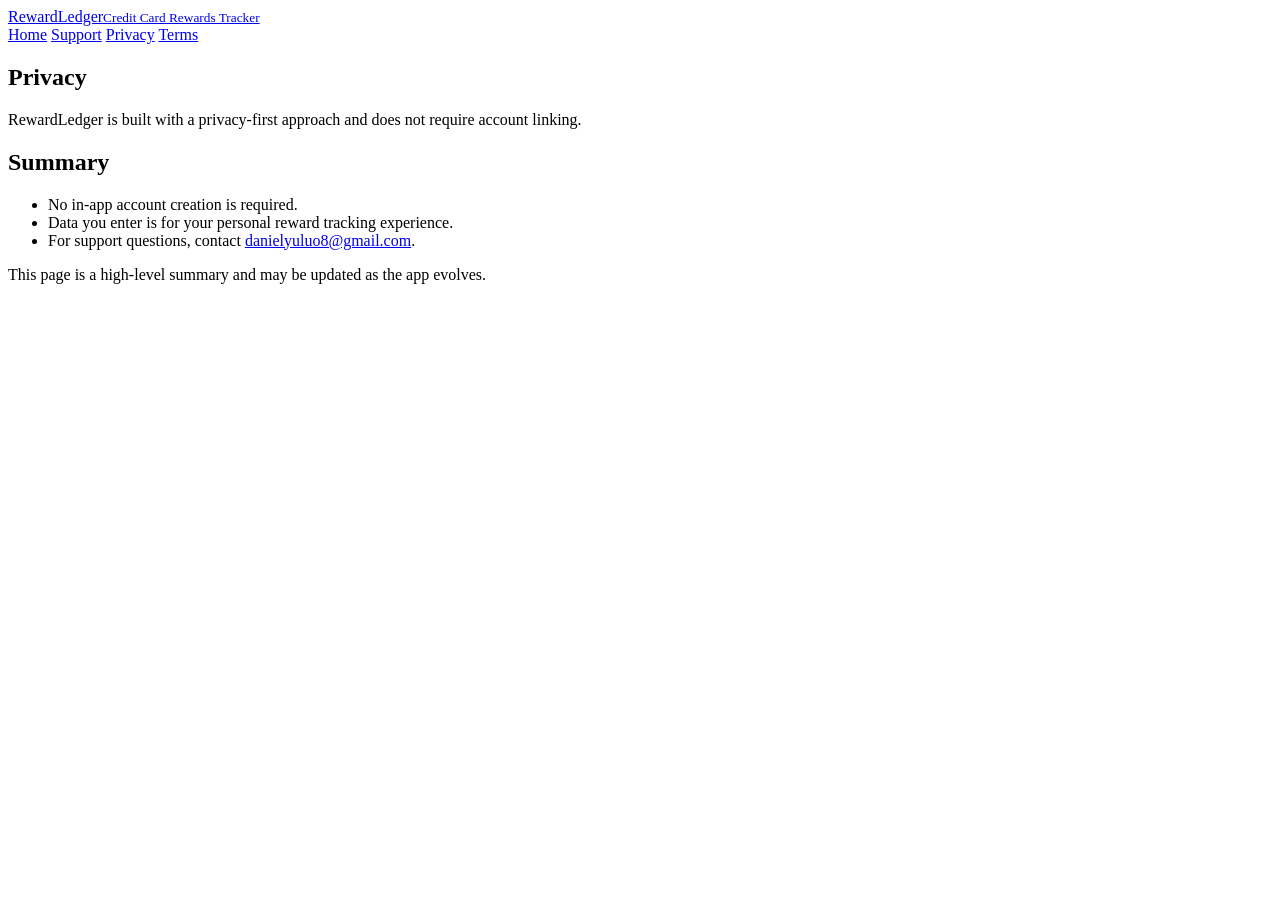
==== privacy/index.html @ e8fe77f0 "Set up quick site" ====
<!doctype html>
<html lang="en">
<head>
  <meta charset="utf-8" />
  <meta name="viewport" content="width=device-width, initial-scale=1" />
  <title>RewardLedger Privacy</title>
  <link rel="stylesheet" href="/RewardLedger-Marketing/assets/styles.css" />
</head>
<body>
  <main class="site">
    <header class="nav">
      <a class="brand" href="/RewardLedger-Marketing/">RewardLedger<small>Credit Card Rewards Tracker</small></a>
      <nav class="nav-links" aria-label="Primary">
        <a href="/RewardLedger-Marketing/">Home</a>
        <a href="/RewardLedger-Marketing/support/">Support</a>
        <a class="active" href="/RewardLedger-Marketing/privacy/">Privacy</a>
        <a href="/RewardLedger-Marketing/terms/">Terms</a>
      </nav>
    </header>

    <section class="hero">
      <h1>Privacy</h1>
      <p>RewardLedger is built with a privacy-first approach and does not require account linking.</p>
    </section>

    <section class="content">
      <h2>Summary</h2>
      <ul>
        <li>No in-app account creation is required.</li>
        <li>Data you enter is for your personal reward tracking experience.</li>
        <li>For support questions, contact <a class="inline" href="mailto:danielyuluo8@gmail.com">danielyuluo8@gmail.com</a>.</li>
      </ul>
      <p>This page is a high-level summary and may be updated as the app evolves.</p>
    </section>
  </main>
</body>
</html>
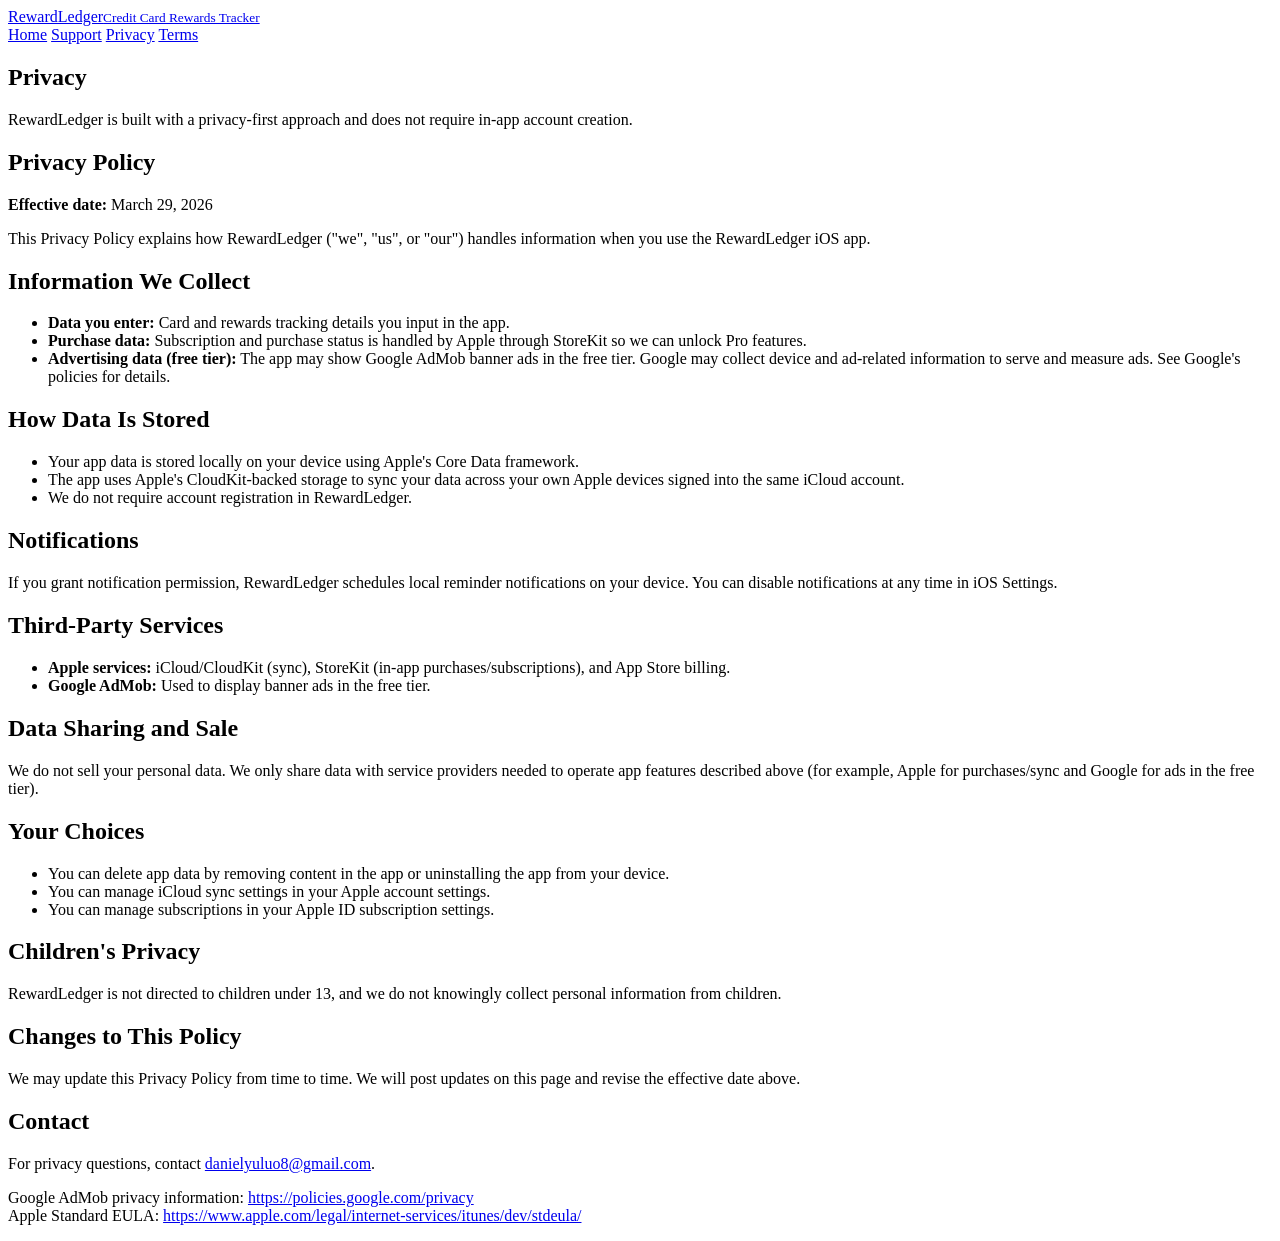
==== commit 16baf76b: "Update privacy policy for App Store compliance" ====
--- a/privacy/index.html
+++ b/privacy/index.html
@@ -20,17 +20,71 @@
 
     <section class="hero">
       <h1>Privacy</h1>
-      <p>RewardLedger is built with a privacy-first approach and does not require account linking.</p>
+      <p>RewardLedger is built with a privacy-first approach and does not require in-app account creation.</p>
     </section>
 
     <section class="content">
-      <h2>Summary</h2>
+      <h2>Privacy Policy</h2>
+      <p><strong>Effective date:</strong> March 29, 2026</p>
+      <p>
+        This Privacy Policy explains how RewardLedger ("we", "us", or "our") handles information when you use the RewardLedger iOS app.
+      </p>
+
+      <h2>Information We Collect</h2>
       <ul>
-        <li>No in-app account creation is required.</li>
-        <li>Data you enter is for your personal reward tracking experience.</li>
-        <li>For support questions, contact <a class="inline" href="mailto:danielyuluo8@gmail.com">danielyuluo8@gmail.com</a>.</li>
+        <li><strong>Data you enter:</strong> Card and rewards tracking details you input in the app.</li>
+        <li><strong>Purchase data:</strong> Subscription and purchase status is handled by Apple through StoreKit so we can unlock Pro features.</li>
+        <li><strong>Advertising data (free tier):</strong> The app may show Google AdMob banner ads in the free tier. Google may collect device and ad-related information to serve and measure ads. See Google's policies for details.</li>
       </ul>
-      <p>This page is a high-level summary and may be updated as the app evolves.</p>
+
+      <h2>How Data Is Stored</h2>
+      <ul>
+        <li>Your app data is stored locally on your device using Apple's Core Data framework.</li>
+        <li>The app uses Apple's CloudKit-backed storage to sync your data across your own Apple devices signed into the same iCloud account.</li>
+        <li>We do not require account registration in RewardLedger.</li>
+      </ul>
+
+      <h2>Notifications</h2>
+      <p>
+        If you grant notification permission, RewardLedger schedules local reminder notifications on your device. You can disable notifications at any time in iOS Settings.
+      </p>
+
+      <h2>Third-Party Services</h2>
+      <ul>
+        <li><strong>Apple services:</strong> iCloud/CloudKit (sync), StoreKit (in-app purchases/subscriptions), and App Store billing.</li>
+        <li><strong>Google AdMob:</strong> Used to display banner ads in the free tier.</li>
+      </ul>
+
+      <h2>Data Sharing and Sale</h2>
+      <p>
+        We do not sell your personal data. We only share data with service providers needed to operate app features described above (for example, Apple for purchases/sync and Google for ads in the free tier).
+      </p>
+
+      <h2>Your Choices</h2>
+      <ul>
+        <li>You can delete app data by removing content in the app or uninstalling the app from your device.</li>
+        <li>You can manage iCloud sync settings in your Apple account settings.</li>
+        <li>You can manage subscriptions in your Apple ID subscription settings.</li>
+      </ul>
+
+      <h2>Children's Privacy</h2>
+      <p>
+        RewardLedger is not directed to children under 13, and we do not knowingly collect personal information from children.
+      </p>
+
+      <h2>Changes to This Policy</h2>
+      <p>
+        We may update this Privacy Policy from time to time. We will post updates on this page and revise the effective date above.
+      </p>
+
+      <h2>Contact</h2>
+      <p>
+        For privacy questions, contact <a class="inline" href="mailto:danielyuluo8@gmail.com">danielyuluo8@gmail.com</a>.
+      </p>
+      <p>
+        Google AdMob privacy information: <a class="inline" href="https://policies.google.com/privacy">https://policies.google.com/privacy</a><br />
+        Apple Standard EULA: <a class="inline" href="https://www.apple.com/legal/internet-services/itunes/dev/stdeula/">https://www.apple.com/legal/internet-services/itunes/dev/stdeula/</a>
+      </p>
     </section>
   </main>
 </body>
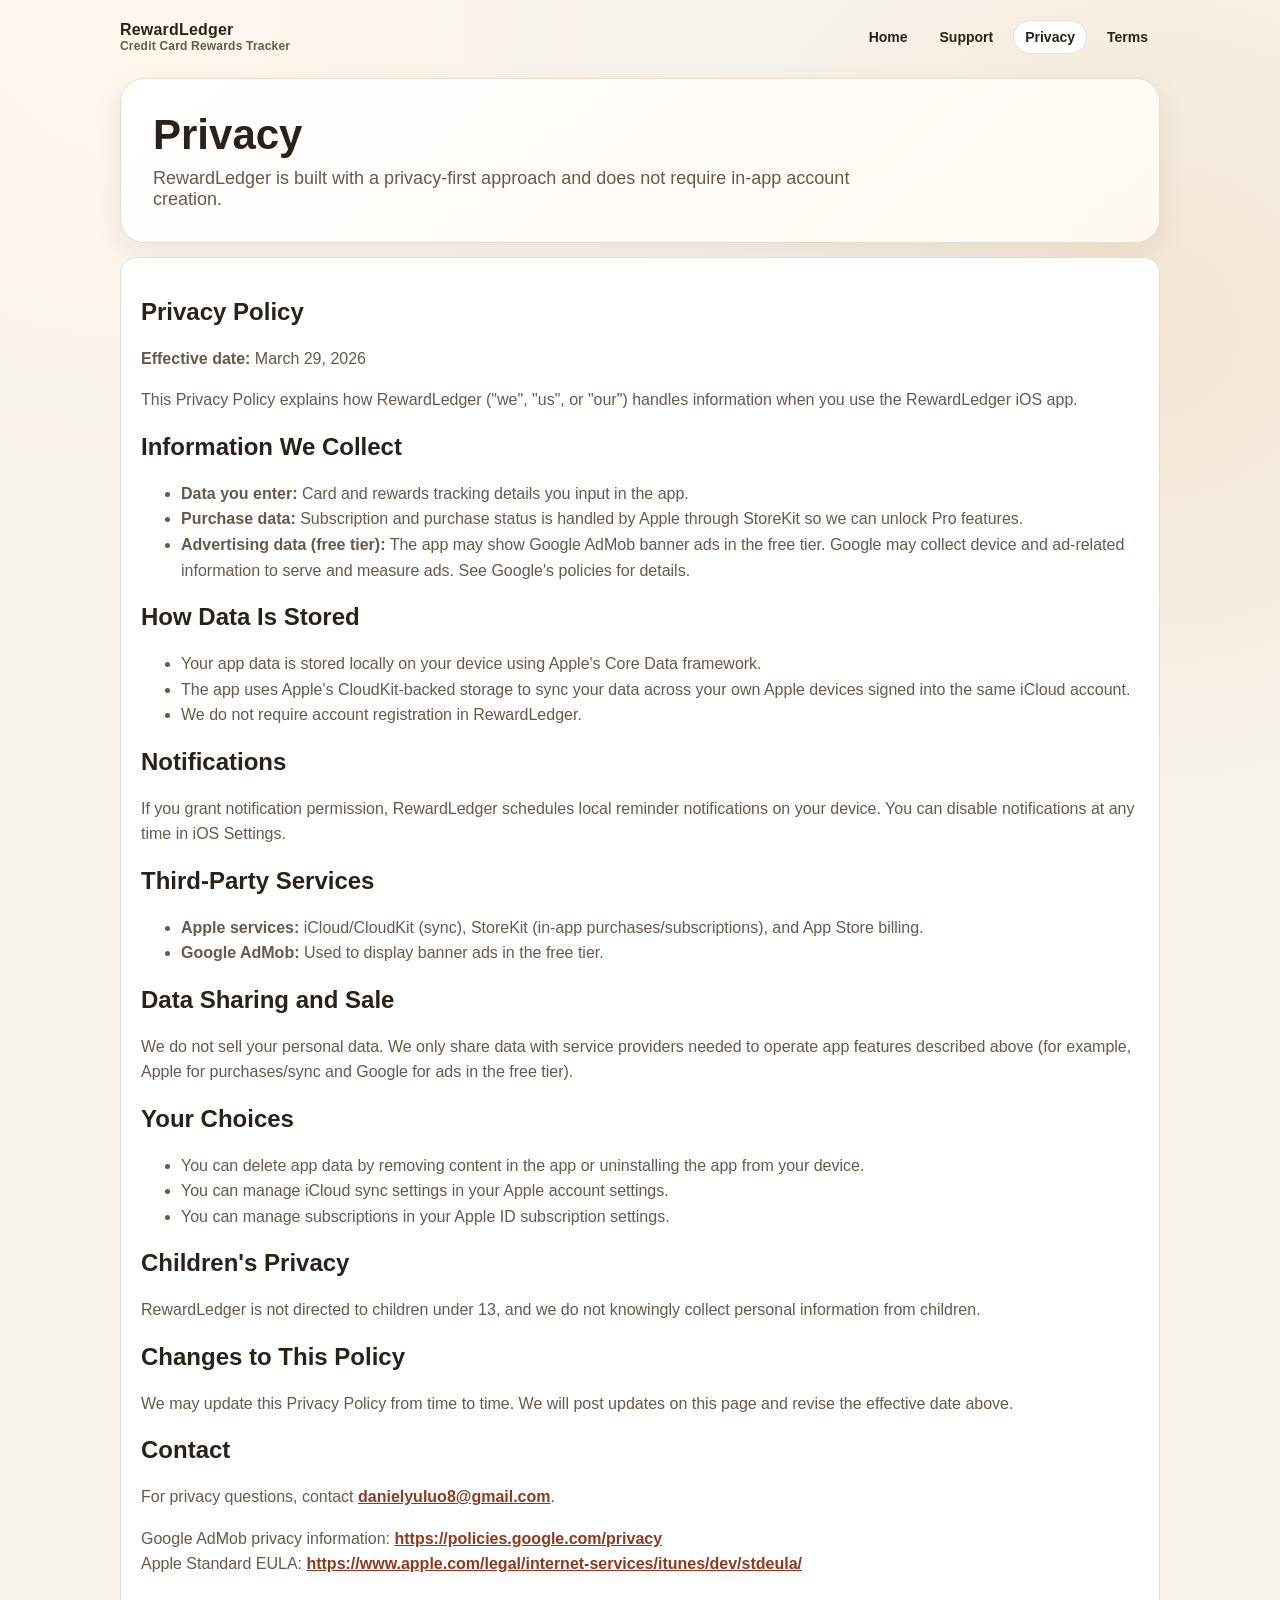
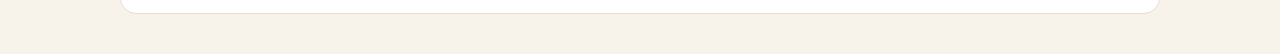
==== commit eaf1ac3a: "Updated for Netlify site" ====
--- a/privacy/index.html
+++ b/privacy/index.html
@@ -4,17 +4,17 @@
   <meta charset="utf-8" />
   <meta name="viewport" content="width=device-width, initial-scale=1" />
   <title>RewardLedger Privacy</title>
-  <link rel="stylesheet" href="/RewardLedger-Marketing/assets/styles.css" />
+  <link rel="stylesheet" href="/assets/styles.css" />
 </head>
 <body>
   <main class="site">
     <header class="nav">
-      <a class="brand" href="/RewardLedger-Marketing/">RewardLedger<small>Credit Card Rewards Tracker</small></a>
+      <a class="brand" href="/">RewardLedger<small>Credit Card Rewards Tracker</small></a>
       <nav class="nav-links" aria-label="Primary">
-        <a href="/RewardLedger-Marketing/">Home</a>
-        <a href="/RewardLedger-Marketing/support/">Support</a>
-        <a class="active" href="/RewardLedger-Marketing/privacy/">Privacy</a>
-        <a href="/RewardLedger-Marketing/terms/">Terms</a>
+        <a href="/">Home</a>
+        <a href="/support/">Support</a>
+        <a class="active" href="/privacy/">Privacy</a>
+        <a href="/terms/">Terms</a>
       </nav>
     </header>
 
--- a/assets/styles.css
+++ b/assets/styles.css
@@ -0,0 +1,175 @@
+:root {
+  --bg: #f7f2ea;
+  --bg-soft: #fff9f1;
+  --text: #2a2219;
+  --muted: #67594a;
+  --accent: #b14f2d;
+  --accent-dark: #8a3b1f;
+  --card: #ffffff;
+  --line: #e8dccf;
+}
+
+* { box-sizing: border-box; }
+
+body {
+  margin: 0;
+  font-family: "Avenir Next", "Segoe UI", -apple-system, BlinkMacSystemFont, sans-serif;
+  color: var(--text);
+  background:
+    radial-gradient(circle at 10% 0%, #fff8ef 0%, transparent 30%),
+    radial-gradient(circle at 90% 20%, #f3e5d2 0%, transparent 26%),
+    var(--bg);
+  min-height: 100vh;
+}
+
+.site {
+  width: min(1040px, 92vw);
+  margin: 0 auto;
+  padding: 20px 0 40px;
+}
+
+.nav {
+  display: flex;
+  align-items: center;
+  justify-content: space-between;
+  gap: 16px;
+  margin-bottom: 24px;
+}
+
+.brand {
+  text-decoration: none;
+  color: var(--text);
+  font-weight: 750;
+  letter-spacing: 0.2px;
+}
+
+.brand small {
+  display: block;
+  color: var(--muted);
+  font-size: 12px;
+  font-weight: 600;
+}
+
+.nav-links {
+  display: flex;
+  flex-wrap: wrap;
+  gap: 8px;
+}
+
+.nav-links a {
+  text-decoration: none;
+  color: var(--text);
+  font-size: 14px;
+  font-weight: 700;
+  border: 1px solid transparent;
+  padding: 8px 11px;
+  border-radius: 999px;
+}
+
+.nav-links a:hover,
+.nav-links a.active {
+  border-color: var(--line);
+  background: #fff;
+}
+
+.hero {
+  background: linear-gradient(140deg, var(--card), var(--bg-soft));
+  border: 1px solid var(--line);
+  border-radius: 24px;
+  padding: 32px;
+  box-shadow: 0 10px 30px rgba(45, 30, 18, 0.08);
+}
+
+.hero h1 {
+  margin: 0 0 10px;
+  font-size: clamp(28px, 4.2vw, 42px);
+  line-height: 1.12;
+}
+
+.hero p {
+  margin: 0;
+  max-width: 760px;
+  color: var(--muted);
+  font-size: 18px;
+}
+
+.cta {
+  margin-top: 20px;
+  display: flex;
+  flex-wrap: wrap;
+  gap: 12px;
+}
+
+.button {
+  text-decoration: none;
+  font-weight: 700;
+  border-radius: 999px;
+  padding: 11px 16px;
+  display: inline-block;
+}
+
+.button-primary {
+  color: #fff;
+  background: linear-gradient(135deg, var(--accent), var(--accent-dark));
+}
+
+.button-secondary {
+  color: var(--text);
+  border: 1px solid var(--line);
+  background: #fff;
+}
+
+.grid {
+  margin-top: 22px;
+  display: grid;
+  grid-template-columns: repeat(auto-fit, minmax(220px, 1fr));
+  gap: 14px;
+}
+
+.card {
+  border: 1px solid var(--line);
+  background: #fff;
+  border-radius: 16px;
+  padding: 16px;
+}
+
+.card h3 {
+  margin: 0 0 6px;
+  font-size: 18px;
+}
+
+.card p,
+.content p,
+.content li {
+  color: var(--muted);
+  line-height: 1.6;
+}
+
+.content {
+  margin-top: 14px;
+  border: 1px solid var(--line);
+  background: #fff;
+  border-radius: 16px;
+  padding: 20px;
+}
+
+.footer {
+  margin-top: 18px;
+  font-size: 13px;
+  color: var(--muted);
+}
+
+a.inline {
+  color: var(--accent-dark);
+  font-weight: 650;
+}
+
+@media (max-width: 640px) {
+  .hero {
+    padding: 22px;
+    border-radius: 18px;
+  }
+  .hero p {
+    font-size: 16px;
+  }
+}
